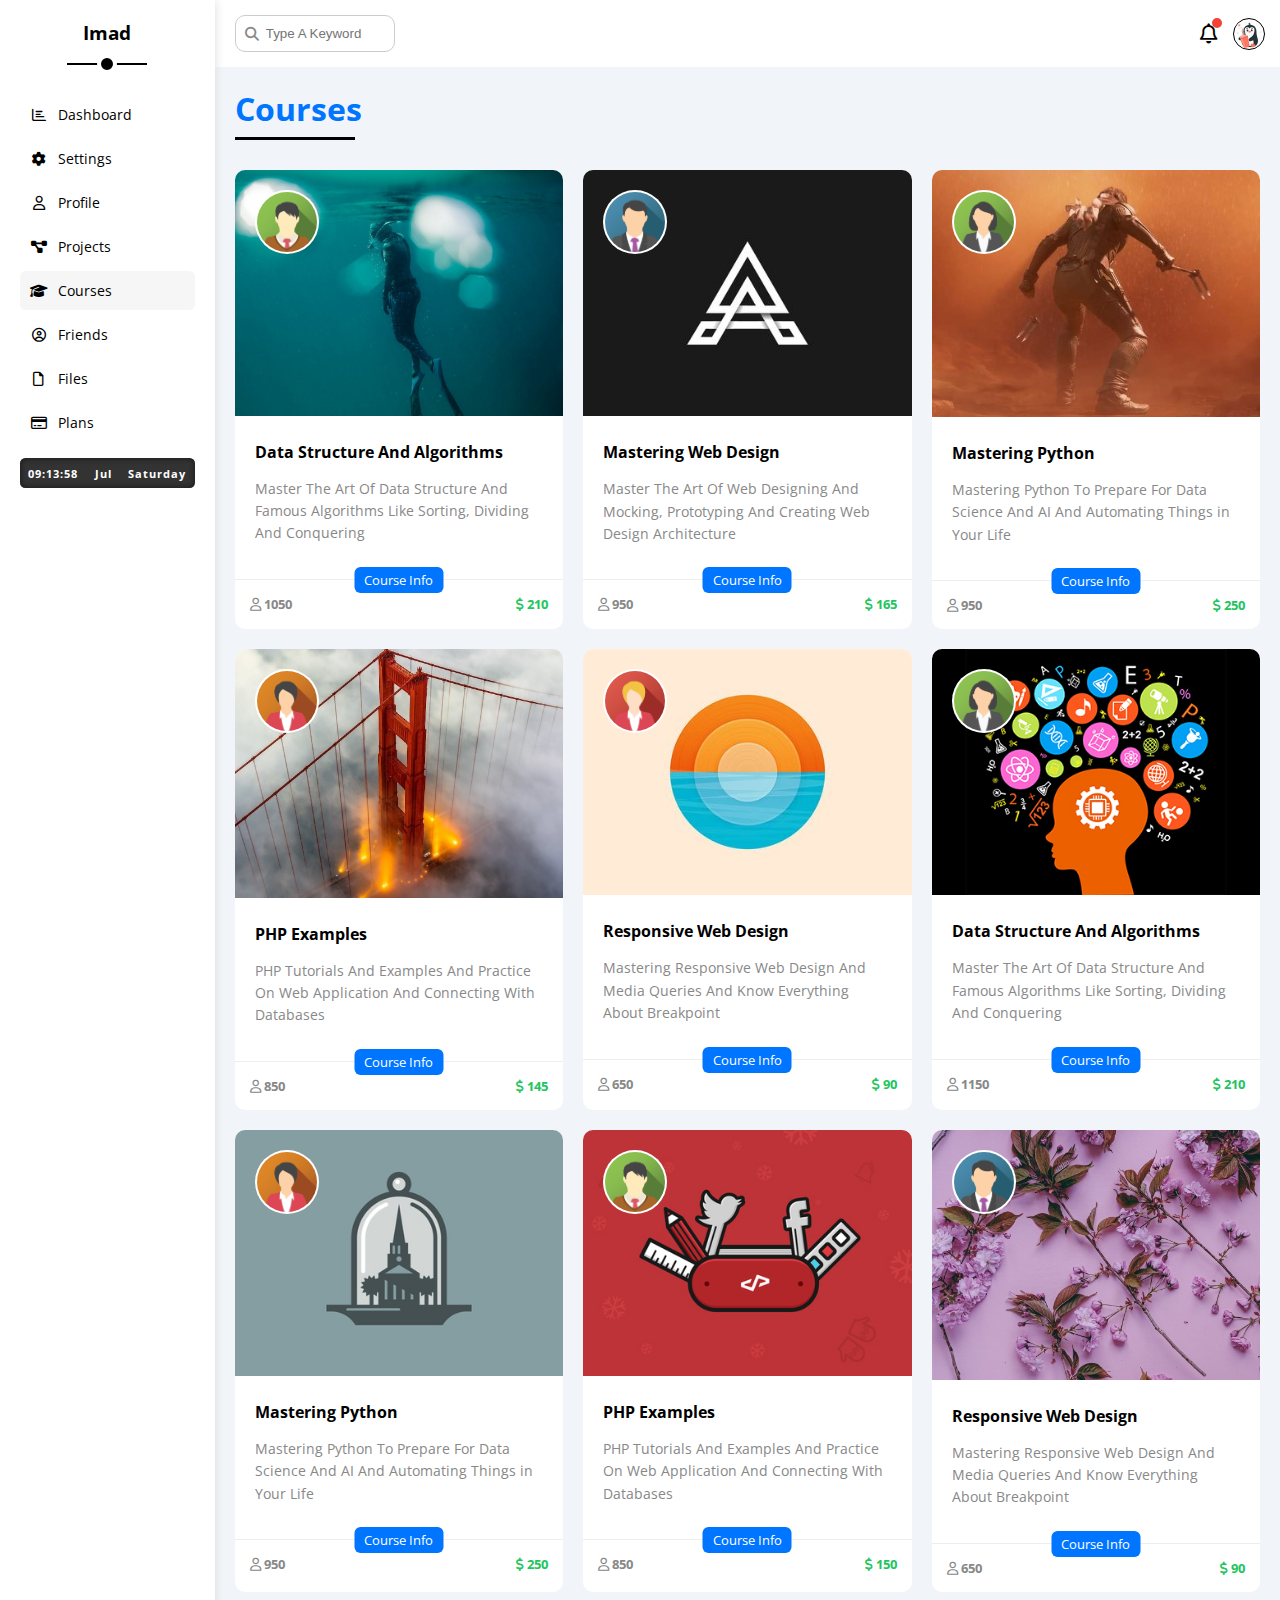
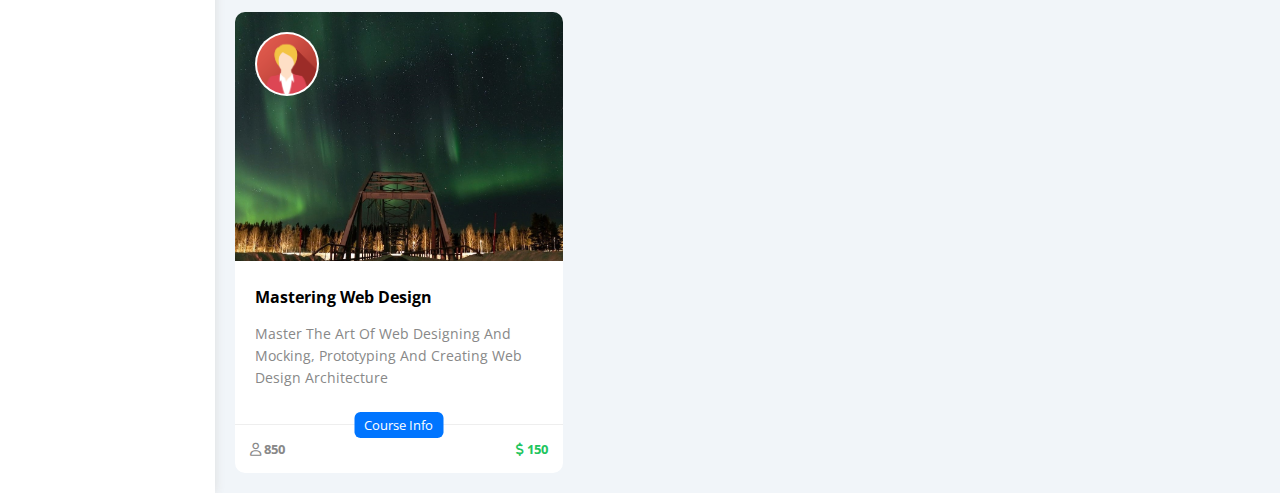
==== courses.html @ 1c0586be "first commit" ====
<!DOCTYPE html>
<html lang="en">
    <head>
        <meta charset="UTF-8" />
        <meta http-equiv="X-UA-Compatible" content="IE=edge" />
        <meta name="viewport" content="width=device-width, initial-scale=1.0" />
        <meta name="color-scheme" content="light" id="meta" />
        <title>Courses</title>
        <link rel="stylesheet" href="css/all.min.css" />
        <link rel="stylesheet" href="css/framework.css" />
        <link rel="stylesheet" href="css/master.css" />
        <link rel="preconnect" href="https://fonts.googleapis.com" />
        <link rel="preconnect" href="https://fonts.gstatic.com" crossorigin />
        <link
            href="https://fonts.googleapis.com/css2?family=Open+Sans:wght@300;500&display=swap"
            rel="stylesheet"
        />
    </head>
    <body>
        <div class="page d-flex">
            <div class="sidebar bg-white p-20 p-relative">
                <h3 class="p-relative txt-c mt-0">Imad</h3>
                <ul>
                    <li>
                        <a
                            class="d-flex align-center fs-14 c-black rad-6 p-10"
                            href="index.html"
                        >
                            <i class="fa-regular fa-chart-bar fa-fw"></i>
                            <span>Dashboard</span>
                        </a>
                    </li>
                    <li>
                        <a
                            class="d-flex align-center fs-14 c-black rad-6 p-10"
                            href="settings.html"
                        >
                            <i class="fa-solid fa-gear fa-fw"></i>
                            <span>Settings</span>
                        </a>
                    </li>
                    <li>
                        <a
                            class="d-flex align-center fs-14 c-black rad-6 p-10"
                            href="profile.html"
                        >
                            <i class="fa-regular fa-user fa-fw"></i>
                            <span>Profile</span>
                        </a>
                    </li>
                    <li>
                        <a
                            class="d-flex align-center fs-14 c-black rad-6 p-10"
                            href="projects.html"
                        >
                            <i class="fa-solid fa-diagram-project fa-fw"></i>
                            <span>Projects</span>
                        </a>
                    </li>
                    <li>
                        <a
                            class="active d-flex align-center fs-14 c-black rad-6 p-10"
                            href="courses.html"
                        >
                            <i class="fa-solid fa-graduation-cap fa-fw"></i>
                            <span>Courses</span>
                        </a>
                    </li>
                    <li>
                        <a
                            class="d-flex align-center fs-14 c-black rad-6 p-10"
                            href="friends.html"
                        >
                            <i class="fa-regular fa-circle-user fa-fw"></i>
                            <span>Friends</span>
                        </a>
                    </li>
                    <li>
                        <a
                            class="d-flex align-center fs-14 c-black rad-6 p-10"
                            href="files.html"
                        >
                            <i class="fa-regular fa-file fa-fw"></i>
                            <span>Files</span>
                        </a>
                    </li>
                    <li>
                        <a
                            class="d-flex align-center fs-14 c-black rad-6 p-10"
                            href="plans.html"
                        >
                            <i class="fa-regular fa-credit-card fa-fw"></i>
                            <span>Plans</span>
                        </a>
                    </li>
                </ul>
            </div>
            <div class="content w-full">
                <!-- start head-->
                <div class="head bg-white p-15 between-flex">
                    <div class="search p-relative">
                        <input
                            class="p-10"
                            type="search"
                            placeholder="Type A Keyword"
                        />
                    </div>
                    <div class="icons d-flex align-center">
                        <span class="notification p-relative">
                            <i class="fa-regular fa-bell fa-lg"></i>
                        </span>
                        <img
                            loading="lazy"
                            src="imgs/slush-avatar.svg"
                            alt=""
                        />
                    </div>
                </div>
                <!-- end head-->
                <h1 class="p-relative">Courses</h1>
                <div class="courses-page d-grid m-20 gap-20">
                    <div class="course bg-white rad-10 p-relative">
                        <img
                            loading="lazy"
                            class="cover"
                            src="imgs/course-06.jpg"
                            alt=""
                        />
                        <img
                            loading="lazy"
                            class="instructor"
                            src="imgs/team-03.png"
                            alt=""
                        />
                        <div class="detail p-20">
                            <h4 class="m-0">Data Structure And Algorithms</h4>
                            <p class="c-grey mt-15 fs-14">
                                Master The Art Of Data Structure And Famous
                                Algorithms Like Sorting, Dividing And Conquering
                            </p>
                        </div>
                        <div class="info p-relative between-flex p-15">
                            <span class="title c-white bg-blue btn-shape"
                                >Course Info</span
                            >
                            <span class="c-grey fw-bold"
                                ><i class="fa-regular fa-user"></i> 1050</span
                            >
                            <span class="c-green fw-bold"
                                ><i class="fa-solid fa-dollar-sign"></i>
                                210</span
                            >
                        </div>
                    </div>
                    <div class="course bg-white rad-10 p-relative">
                        <img
                            loading="lazy"
                            class="cover"
                            src="imgs/course-01.jpg"
                            alt=""
                        />
                        <img
                            loading="lazy"
                            class="instructor"
                            src="imgs/team-01.png"
                            alt=""
                        />
                        <div class="detail p-20">
                            <h4 class="m-0">Mastering Web Design</h4>
                            <p class="c-grey mt-15 fs-14">
                                Master The Art Of Web Designing And Mocking,
                                Prototyping And Creating Web Design Architecture
                            </p>
                        </div>
                        <div class="info p-relative between-flex p-15">
                            <span class="title c-white bg-blue btn-shape"
                                >Course Info</span
                            >
                            <span class="c-grey fw-bold"
                                ><i class="fa-regular fa-user"></i> 950</span
                            >
                            <span class="c-green fw-bold"
                                ><i class="fa-solid fa-dollar-sign"></i>
                                165</span
                            >
                        </div>
                    </div>
                    <div class="course bg-white rad-10 p-relative">
                        <img
                            loading="lazy"
                            class="cover"
                            src="imgs/i.jpg"
                            alt=""
                        />
                        <img
                            loading="lazy"
                            class="instructor"
                            src="imgs/team-02.png"
                            alt=""
                        />
                        <div class="detail p-20">
                            <h4 class="m-0">Mastering Python</h4>
                            <p class="c-grey mt-15 fs-14">
                                Mastering Python To Prepare For Data Science And
                                AI And Automating Things in Your Life
                            </p>
                        </div>
                        <div class="info p-relative between-flex p-15">
                            <span class="title c-white bg-blue btn-shape"
                                >Course Info</span
                            >
                            <span class="c-grey fw-bold"
                                ><i class="fa-regular fa-user"></i> 950</span
                            >
                            <span class="c-green fw-bold"
                                ><i class="fa-solid fa-dollar-sign"></i>
                                250</span
                            >
                        </div>
                    </div>
                    <div class="course bg-white rad-10 p-relative">
                        <img
                            loading="lazy"
                            class="cover"
                            src="imgs/course-08.jpg"
                            alt=""
                        />
                        <img
                            loading="lazy"
                            class="instructor"
                            src="imgs/team-04.png"
                            alt=""
                        />
                        <div class="detail p-20">
                            <h4 class="m-0">PHP Examples</h4>
                            <p class="c-grey mt-15 fs-14">
                                PHP Tutorials And Examples And Practice On Web
                                Application And Connecting With Databases
                            </p>
                        </div>
                        <div class="info p-relative between-flex p-15">
                            <span class="title c-white bg-blue btn-shape"
                                >Course Info</span
                            >
                            <span class="c-grey fw-bold"
                                ><i class="fa-regular fa-user"></i> 850</span
                            >
                            <span class="c-green fw-bold"
                                ><i class="fa-solid fa-dollar-sign"></i>
                                145</span
                            >
                        </div>
                    </div>
                    <div class="course bg-white rad-10 p-relative">
                        <img
                            loading="lazy"
                            class="cover"
                            src="imgs/course-03.jpg"
                            alt=""
                        />
                        <img
                            loading="lazy"
                            class="instructor"
                            src="imgs/team-05.png"
                            alt=""
                        />
                        <div class="detail p-20">
                            <h4 class="m-0">Responsive Web Design</h4>
                            <p class="c-grey mt-15 fs-14">
                                Mastering Responsive Web Design And Media
                                Queries And Know Everything About Breakpoint
                            </p>
                        </div>
                        <div class="info p-relative between-flex p-15">
                            <span class="title c-white bg-blue btn-shape"
                                >Course Info</span
                            >
                            <span class="c-grey fw-bold"
                                ><i class="fa-regular fa-user"></i> 650
                            </span>
                            <span class="c-green fw-bold"
                                ><i class="fa-solid fa-dollar-sign"></i>
                                90</span
                            >
                        </div>
                    </div>
                    <div class="course bg-white rad-10 p-relative">
                        <img
                            loading="lazy"
                            class="cover"
                            src="imgs/course-02.jpg"
                            alt=""
                        />
                        <img
                            loading="lazy"
                            class="instructor"
                            src="imgs/team-02.png"
                            alt=""
                        />
                        <div class="detail p-20">
                            <h4 class="m-0">Data Structure And Algorithms</h4>
                            <p class="c-grey mt-15 fs-14">
                                Master The Art Of Data Structure And Famous
                                Algorithms Like Sorting, Dividing And Conquering
                            </p>
                        </div>
                        <div class="info p-relative between-flex p-15">
                            <span class="title c-white bg-blue btn-shape"
                                >Course Info</span
                            >
                            <span class="c-grey fw-bold"
                                ><i class="fa-regular fa-user"></i> 1150</span
                            >
                            <span class="c-green fw-bold"
                                ><i class="fa-solid fa-dollar-sign"></i>
                                210</span
                            >
                        </div>
                    </div>
                    <div class="course bg-white rad-10 p-relative">
                        <img
                            loading="lazy"
                            class="cover"
                            src="imgs/course-04.jpg"
                            alt=""
                        />
                        <img
                            loading="lazy"
                            class="instructor"
                            src="imgs/team-04.png"
                            alt=""
                        />
                        <div class="detail p-20">
                            <h4 class="m-0">Mastering Python</h4>
                            <p class="c-grey mt-15 fs-14">
                                Mastering Python To Prepare For Data Science And
                                AI And Automating Things in Your Life
                            </p>
                        </div>
                        <div class="info p-relative between-flex p-15">
                            <span class="title c-white bg-blue btn-shape"
                                >Course Info</span
                            >
                            <span class="c-grey fw-bold"
                                ><i class="fa-regular fa-user"></i> 950</span
                            >
                            <span class="c-green fw-bold"
                                ><i class="fa-solid fa-dollar-sign"></i>
                                250</span
                            >
                        </div>
                    </div>
                    <div class="course bg-white rad-10 p-relative">
                        <img
                            loading="lazy"
                            class="cover"
                            src="imgs/course-05.jpg"
                            alt=""
                        />
                        <img
                            loading="lazy"
                            class="instructor"
                            src="imgs/team-03.png"
                            alt=""
                        />
                        <div class="detail p-20">
                            <h4 class="m-0">PHP Examples</h4>
                            <p class="c-grey mt-15 fs-14">
                                PHP Tutorials And Examples And Practice On Web
                                Application And Connecting With Databases
                            </p>
                        </div>
                        <div class="info p-relative between-flex p-15">
                            <span class="title c-white bg-blue btn-shape"
                                >Course Info</span
                            >
                            <span class="c-grey fw-bold"
                                ><i class="fa-regular fa-user"></i> 850</span
                            >
                            <span class="c-green fw-bold"
                                ><i class="fa-solid fa-dollar-sign"></i>
                                150</span
                            >
                        </div>
                    </div>
                    <div class="course bg-white rad-10 p-relative">
                        <img
                            loading="lazy"
                            class="cover"
                            src="imgs/course-07.jpg"
                            alt=""
                        />
                        <img
                            loading="lazy"
                            class="instructor"
                            src="imgs/team-01.png"
                            alt=""
                        />
                        <div class="detail p-20">
                            <h4 class="m-0">Responsive Web Design</h4>
                            <p class="c-grey mt-15 fs-14">
                                Mastering Responsive Web Design And Media
                                Queries And Know Everything About Breakpoint
                            </p>
                        </div>
                        <div class="info p-relative between-flex p-15">
                            <span class="title c-white bg-blue btn-shape"
                                >Course Info</span
                            >
                            <span class="c-grey fw-bold"
                                ><i class="fa-regular fa-user"></i> 650</span
                            >
                            <span class="c-green fw-bold"
                                ><i class="fa-solid fa-dollar-sign"></i>
                                90</span
                            >
                        </div>
                    </div>
                    <div class="course bg-white rad-10 p-relative">
                        <img
                            loading="lazy"
                            class="cover"
                            src="imgs/course-09.jpg"
                            alt=""
                        />
                        <img
                            loading="lazy"
                            class="instructor"
                            src="imgs/team-05.png"
                            alt=""
                        />
                        <div class="detail p-20">
                            <h4 class="m-0">Mastering Web Design</h4>
                            <p class="c-grey mt-15 fs-14">
                                Master The Art Of Web Designing And Mocking,
                                Prototyping And Creating Web Design Architecture
                            </p>
                        </div>
                        <div class="info p-relative between-flex p-15">
                            <span class="title c-white bg-blue btn-shape"
                                >Course Info</span
                            >
                            <span class="c-grey fw-bold"
                                ><i class="fa-regular fa-user"></i> 850</span
                            >
                            <span class="c-green fw-bold"
                                ><i class="fa-solid fa-dollar-sign"></i>
                                150</span
                            >
                        </div>
                    </div>
                </div>
            </div>
        </div>
        <div class="parent">
            <span id="preloader"></span>
        </div>
        <script src="main.js"></script>
    </body>
</html>
---- css/framework.css ----
:root {
    /* Light mode colors */
    --main-color: #f1f5f9;
    --blue-color: #0075ff;
    --blue-alt-color: #0d69d5;
    --orange-color: #f59e0b;
    --green-color: #22c55e;
    --red-color: #f44336;
    --grey-color: #888;
    --white-color: white;
    --main-transition: 0.3s;

    /* Dark mode colors */
    --main-color-dark: #1a1a1a;
    --blue-color-dark: #3399ff;
    --blue-alt-color-dark: #1a73e8;
    --orange-color-dark: #ffa726;
    --green-color-dark: #66bb6a;
    --red-color-dark: #e53935;
    --grey-color-dark: #444;
    --white-color-dark: #2d2d2d;
}
/* start box */
.d-flex {
    display: flex;
}
.align-center {
    align-items: center;
}
.space-between {
    justify-content: space-between;
}
.f-wrap {
    flex-wrap: wrap;
}
.f-column {
    flex-direction: column;
}
.d-grid {
    display: grid;
}
.gap-20 {
    gap: 20px;
}
.d-block {
    display: block;
}
@media (max-width: 767px) {
    .block-mobile {
        display: block;
    }
    .hide-mobile {
        display: none;
    }
}
/* end box */
/* start padding and margin */
.p-10 {
    padding: 10px;
}
.p-15 {
    padding: 15px;
}
.p-20 {
    padding: 20px;
}
.pt-15 {
    padding-top: 15px;
}
.pt-20 {
    padding-top: 20px;
}
.pr-15 {
    padding-right: 15px;
}
.pb-10 {
    padding-bottom: 10px;
}
.pb-15 {
    padding-bottom: 15px;
}
.pb-20 {
    padding-bottom: 20px;
}
.pl-15 {
    padding-left: 15px;
}
.pl-20 {
    padding-left: 20px;
}
.m-0 {
    margin: 0;
}
.m-15 {
    margin: 15px;
}
.m-20 {
    margin: 20px;
}
.mt-0 {
    margin-top: 0;
}
.mt-5 {
    margin-top: 5px;
}
.mt-10 {
    margin-top: 10px;
}
.mt-15 {
    margin-top: 15px;
}
.mt-20 {
    margin-top: 20px;
}
.mt-25 {
    margin-top: 25px;
}
.mr-10 {
    margin-right: 10px;
}
.mr-15 {
    margin-right: 15px;
}
.mb-0 {
    margin-bottom: 0px;
}
.mb-5 {
    margin-bottom: 5px;
}
.mb-10 {
    margin-bottom: 10px;
}
.mb-15 {
    margin-bottom: 15px;
}
.mb-20 {
    margin-bottom: 20px;
}
.mb-25 {
    margin-bottom: 25px;
}
.ml-10 {
    margin-left: 10px;
}
/* end padding and margin */
/* start color */
.bg-white {
    background-color: var(--white-color);
}
.bg-eee {
    background-color: #eee;
}
.bg-blue {
    background-color: var(--blue-color);
}
.bg-green {
    background-color: var(--green-color);
}
.bg-orange {
    background-color: var(--orange-color);
}
.bg-red {
    background-color: var(--red-color);
}
.c-white {
    color: var(--white-color);
}
.c-black {
    color: black;
}
.c-grey {
    color: var(--grey-color);
}
.c-blue {
    color: var(--blue-color);
}
.c-green {
    color: var(--green-color);
}
.c-red {
    color: var(--red-color);
}
.c-orange {
    color: var(--orange-color);
}
/* end color */
/* position */
.p-relative {
    position: relative;
}
.p-absolute {
    position: absolute;
}
/* end position */
/* start font */
@media (max-width: 767px) {
    .txt-c-mobile {
        text-align: center;
    }
}
.txt-c {
    text-align: center;
}
.fw-bold {
    font-weight: bold;
}
.fs-13 {
    font-size: 13px;
}
.fs-14 {
    font-size: 14px;
}
.fs-15 {
    font-size: 15px;
}
.fs-25 {
    font-size: 25px;
}
/* end font */
/* border */
.b-none {
    border: none;
}
.border-ccc {
    border: 1px solid #ccc;
}
.rad-6 {
    border-radius: 6px;
}
.rad-10 {
    border-radius: 10px;
}
.rad-half {
    border-radius: 50%;
}
/* border */
.w-full {
    width: 100%;
}
.w-fit {
    width: fit-content;
}
.h-full {
    height: 100%;
}
/* start components */
.center-flex {
    display: flex;
    align-items: center;
    justify-content: center;
}
.between-flex {
    display: flex;
    align-items: center;
    justify-content: space-between;
}
.btn-shape {
    border-radius: 6px;
    padding: 4px 10px;
}
/* end components */
---- css/master.css ----
* {
    -webkit-box-sizing: border-box;
    box-sizing: border-box;
}
:root {
    /* Light mode colors */
    --main-color: #f1f5f9;
    --blue-color: #0075ff;
    --blue-alt-color: #0d69d5;
    --orange-color: #f59e0b;
    --green-color: #22c55e;
    --red-color: #f44336;
    --grey-color: #888;
    --white-color: white;
    --main-transition: 0.3s;

    /* Dark mode colors */
    --main-color-dark: #1a1a1a;
    --blue-color-dark: #3399ff;
    --blue-alt-color-dark: #1a73e8;
    --orange-color-dark: #ffa726;
    --green-color-dark: #66bb6a;
    --red-color-dark: #e53935;
    --grey-color-dark: #444;
    --white-color-dark: #2d2d2d;
}
html {
    scroll-behavior: smooth;
}
body {
    font-family: "Open Sans", sans-serif;
    margin: 0;
}
* {
    -webkit-user-select: none;
    user-select: none;
}
*:focus {
    outline: none;
}
a {
    text-decoration: none;
}
ul {
    list-style: none;
    padding: 0;
}
::-webkit-scrollbar {
    width: 15px;
}
::-webkit-scrollbar-track {
    background-color: var(--white-color);
}
::-webkit-scrollbar-thumb {
    background-color: var(--blue-color);
}
::-webkit-scrollbar-thumb:hover {
    background-color: var(--blue-alt-color);
}
.page {
    background-color: var(--main-color);
    min-height: 100vh;
}
/* start sidebar */
.sidebar {
    width: 250px;
    box-shadow: 0 0 10px #ddd;
}
.dark .sidebar {
    box-shadow: none;
}
.sidebar > h3 {
    margin-bottom: 50px;
}
@media (min-width: 767px) {
    .sidebar > h3::before,
    .sidebar > h3::after {
        content: "";
        position: absolute;
        background-color: black;
        left: 50%;
        transform: translateX(-50%);
    }
    .sidebar > h3::before {
        width: 80px;
        height: 2px;
        bottom: -20px;
    }
    .sidebar > h3::after {
        bottom: -29px;
        width: 12px;
        height: 12px;
        border-radius: 50%;
        border: 4px solid white;
    }
}
.sidebar ul li a {
    transition: var(--main-transition);
    margin-bottom: 5px;
}
.sidebar ul li a:hover,
.sidebar ul li a.active {
    background-color: #f6f6f6;
}
.sidebar ul li a span {
    font-size: 14px;
    margin-left: 10px;
}
@media (max-width: 767px) {
    .sidebar {
        width: 58px;
        padding: 10px;
    }
    .sidebar > h3 {
        font-size: 13px;
        margin-bottom: 15px;
    }
    .sidebar ul li a span {
        display: none;
    }
}
/* end sidebar */
/* content */
.content {
    overflow: hidden;
}
/* start head */
.head .search::before {
    font-family: var(--fa-style-family-classic);
    content: "\f002";
    font-weight: 900;
    position: absolute;
    top: 50%;
    transform: translateY(-50%);
    left: 15px;
    font-size: 14px;
    color: var(--grey-color);
}
.head .search input {
    border: 1px solid #ccc;
    border-radius: 10px;
    width: 160px;
    margin-left: 5px;
    padding-left: 30px;
    transition: var(--main-transition);
}
.head .search input:focus {
    outline: 2px solid #ddd;
    width: 200px;
}
.head .search input::placeholder {
    opacity: 1;
    transition: var(--main-transition);
}
.head .search input:focus::placeholder {
    opacity: 0;
}
.head .icons .notification::before {
    display: block;
    content: "";
    position: absolute;
    background-color: var(--red-color);
    width: 10px;
    height: 10px;
    border-radius: 50%;
    right: -4px;
    top: -5px;
    animation: blink 1s ease-in-out infinite;
    opacity: 1;
}
@keyframes blink {
    50% {
        opacity: 0.3;
    }
    100% {
        opacity: 1;
    }
}
.head .icons .notification.clicked::before {
    display: none;
}
.head .icons .notification {
    cursor: pointer;
}
.notification-div {
    position: fixed;
    width: 700px;
    top: -60%;
    background-color: var(--white-color);
    box-shadow: 0 0 10px #ddd;
    z-index: 9888;
    right: 50%;
    transform: translateX(50%);
    transition: 0.5s;
    border-radius: 0 0 10px 10px;
}

.notification-div .notification-content {
    font-size: 13px;
    display: flex;
    align-items: center;
    justify-content: center;
    color: #888;
    padding: 20px;
}
@media (max-width: 767px) {
    .notification-div {
        width: 90%;
        height: 150px;
    }
}
.notification-div > h3 {
    margin: 20px auto;
    width: fit-content;
}
.notification-div .notification-content span {
    border-bottom: 1px solid #eee;
}
.notification-div.active {
    top: 0;
}
.notification-div .close {
    position: absolute;
    bottom: 13px;
    right: 13px;
    text-align: center;
    padding: 7px 22px;
    border-radius: 10px;
    cursor: pointer;
    font-size: 14px;
}

.head .icons img {
    width: 32px;
    height: 32px;
    margin-left: 15px;
    border: 1px solid;
    border-radius: 50%;
}
.page h1 {
    margin: 20px 20px 40px;
    transition: var(--main-transition) 0.5s;
}
.page h1.hover {
    color: var(--blue-color);
}
.dark .page h1 {
    transition: color var(--main-transition);
    transition-delay: 0.4s;
}
.page h1::before,
.page h1::after {
    content: "";
    height: 3px;
    position: absolute;
    bottom: -10px;
    left: 0;
}
.page h1::before {
    width: 120px;
    background-color: var(--white-color);
}
.page h1::after {
    width: 40px;
    background-color: black;
    transition: 1s;
    transition-timing-function: linear;
}
.dark .page h1::after {
    background-color: white;
}
.dark .page h1::after {
    transition: width 1s;
    transition-delay: 1s;
}
.dark .page h1::after {
    background-color: white;
}
.page h1.hover::after {
    width: 120px;
}
.page .wrapper {
    grid-template-columns: repeat(auto-fill, minmax(450px, 1fr));
    margin-left: 20px;
    margin-right: 20px;
}
@media (max-width: 767px) {
    .page .wrapper {
        grid-template-columns: minmax(200px, 1fr);
        margin-left: 10px;
        margin-right: 10px;
        gap: 10px;
    }
}
/* content */
/* start welcome */
.welcome {
    overflow: hidden;
}
.welcome .intro img {
    width: 200px;
    margin-bottom: -10px;
}
.welcome .avatar {
    width: 64px;
    border: 2px solid var(--white-color);
    border-radius: 50%;
    padding: 2px;
    box-shadow: 0 0 5px #ddd;
    margin-left: 20px;
    margin-top: -32px;
}
.welcome .body {
    border-top: 1px solid #eee;
    border-bottom: 1px solid #eee;
}
.welcome .body > div {
    flex: 1;
}
.welcome .visit {
    margin: 0 15px 15px auto;
    transition: var(--main-transition);
}
.welcome .visit:hover {
    background-color: var(--blue-alt-color);
}
@media (max-width: 767px) {
    .welcome .intro {
        padding-bottom: 30px;
    }
    .welcome .avatar {
        margin-left: 0;
    }
    .welcome .body > div:not(:last-child) {
        margin-bottom: 20px;
    }
}
/* end welcome */
/* quick draft */

.quick-draft form textarea {
    resize: none;
    min-height: 170px;
}
.quick-draft form input[type="submit"] {
    transition: var(--main-transition);
    margin-left: auto;
    cursor: pointer;
}
.quick-draft form input[type="submit"]:hover {
    background-color: var(--blue-alt-color);
}
/* quick draft */
/* start target */
.target .target-row .icon {
    width: 80px;
    height: 80px;
    margin-right: 15px;
}
.blue .icon,
.blue .progress {
    background-color: rgb(0 117 255 / 20%);
}
.orange .icon,
.orange .progress {
    background-color: rgb(245 158 11 / 20%);
}
.green .icon,
.green .progress {
    background-color: rgb(34 197 94 / 20%);
}
.target .target-row .details {
    flex: 1;
}
.target .target-row .details .progress {
    height: 4px;
}
.target .target-row .details .progress > span {
    position: absolute;
    left: 0;
    top: 0;
    height: 100%;
}
.target .target-row .details .progress > span span {
    position: absolute;
    bottom: 16px;
    right: -16px;
    color: var(--white-color);
    padding: 2px 5px;
    border-radius: 6px;
    font-size: 13px;
}
.target .target-row .details .progress > span span::after {
    content: "";
    position: absolute;
    border: 5px solid;
    border-color: red transparent transparent;
    bottom: -10px;
    left: 50%;
    transform: translateX(-50%);
}
.target .target-row .details .progress .blue span::after {
    border-top-color: var(--blue-color);
}
.target .target-row .details .progress .orange span::after {
    border-top-color: var(--orange-color);
}
.target .target-row .details .progress .green span::after {
    border-top-color: var(--green-color);
}
/* end target */
/* start tickets */
.tickets .box {
    border: 1px solid #ccc;
    width: calc(50% - 10px);
    overflow: hidden;
    transition: 1.5s;
}
@media (max-width: 767px) {
    .tickets .box {
        width: 100%;
    }
}
.tickets .box:hover {
    border-color: transparent;
}
.tickets .box::before,
.tickets .box::after {
    content: "";
    position: absolute;
    top: -5px;
    width: 2px;
    height: 2px;
    transition: 0.5s;
}
.tickets .box::before,
.tickets .box .bfr {
    left: -5px;
}
.tickets .box::after,
.tickets .box .aftr {
    right: -5px;
}
.tickets .box .bfr,
.tickets .box .aftr {
    position: absolute;
    bottom: -5px;
    width: 2px;
    height: 2px;
    transition: 0.5s;
}
.tickets .box:hover::before,
.tickets .box:hover::after,
.tickets .box:hover .bfr,
.tickets .box:hover .aftr {
    width: 101%;
    height: 101%;
}
.tickets .box:hover::before,
.tickets .box:hover .bfr {
    left: 50%;
    top: 50%;
    transform: translate(-50%, -50%);
}
.tickets .box:hover::after,
.tickets .box:hover .aftr {
    right: 50%;
    top: 50%;
    transform: translate(50%, -50%);
}
.tickets .blue::before,
.tickets .blue::after,
.tickets .blue .bfr,
.tickets .blue .aftr {
    background-color: rgb(0 117 255 / 20%);
}
.tickets .orange::before,
.tickets .orange::after,
.tickets .orange .bfr,
.tickets .orange .aftr {
    background-color: rgb(245 158 11 / 20%);
}
.tickets .green::before,
.tickets .green::after,
.tickets .green .bfr,
.tickets .green .aftr {
    background-color: rgb(34 197 94 / 20%);
}
.tickets .red::before,
.tickets .red::after,
.tickets .red .bfr,
.tickets .red .aftr {
    background-color: rgb(244 67 54 / 20%);
}
.tickets .box i,
.tickets .box span:nth-of-type(2) ~ span {
    position: relative;
    z-index: 99;
}
/* end tickets */
/* start news */
.latest-news .news-row:not(:last-of-type) {
    padding-bottom: 20px;
    margin-bottom: 20px;
    border-bottom: 1px solid #eee;
}
@media (max-width: 767px) {
    .latest-news .news-row {
        display: block;
    }
}
.latest-news .news-row img {
    width: 100px;
    height: 100%;
    border-radius: 6px;
    margin-right: 15px;
}
@media (max-width: 767px) {
    .latest-news .news-row img {
        width: 80%;
        margin-right: 5px;
    }
}
.latest-news .news-row .info {
    flex-grow: 1;
}
.latest-news .news-row .info h3 {
    font-size: 16px;
    margin: 0 0 6px;
}
.latest-news .news-row .label {
    width: fit-content;
    margin: 10px 10px 10px auto;
}
/* end news */
/* tasks */
.tasks .task-row:not(:last-of-type) {
    padding-bottom: 15px;
    margin-bottom: 15px;
    border-bottom: 1px solid #eee;
}
.tasks .task-row .delete {
    cursor: pointer;
    transition: var(--main-transition);
}
.tasks .task-row .delete:hover {
    animation: light 1.5s linear infinite;
}
.tasks .done h3,
.tasks .done p {
    opacity: 0.3;
    text-decoration: line-through;
}
.tasks .done i {
    animation: light 1.5s linear infinite;
}
.tasks .done .delete:hover {
    animation-play-state: paused;
}
/* tasks */
/* start uploads */
.uploads ul li:not(:last-of-type) {
    border-bottom: 1px solid #eee;
}
.uploads ul li > div img {
    width: 40px;
    height: 40px;
}
/* end uploads */
/* start last projects */
.last-project ul::before {
    content: "";
    position: absolute;
    left: 11px;
    width: 2px;
    height: 100%;
    background-color: var(--blue-color);
}
.last-project ul li::before {
    content: "";
    width: 20px;
    height: 20px;
    border-radius: 50%;
    background-color: var(--white-color);
    border: 2px solid var(--white-color);
    outline: 2px solid var(--blue-color);
    margin-right: 15px;
    z-index: 1;
}
.last-project ul li.done::before {
    background-color: var(--blue-color);
}
.last-project ul li.current::before {
    animation: change-color 0.8s infinite alternate;
}
.last-project .launch-icon {
    width: 160px;
    right: 0;
    bottom: 0;
    opacity: 0.2;
}
/* end last projects */
/* start reminders */
.reminders .key {
    width: 15px;
    height: 15px;
}
.reminders .blue {
    border-left: 2px solid var(--blue-color);
}
.reminders .green {
    border-left: 2px solid var(--green-color);
}
.reminders .orange {
    border-left: 2px solid var(--orange-color);
}
.reminders .red {
    border-left: 2px solid var(--red-color);
}
/* end reminders */
/* start posts */
.latest-post .top img {
    width: 48px;
    height: 48px;
}
.latest-post .post-content {
    text-transform: capitalize;
    line-height: 1.8;
    border-top: 1px solid #eee;
    border-bottom: 1px solid #eee;
    min-height: 140px;
}
.latest-post .post-stats i {
    cursor: pointer;
}
/* end posts */
/* start socials */
.social-media .box {
    padding-left: 70px;
}
.social-media .box:hover {
    animation: glow 4s infinite;
}
.social-media .box::before {
    position: absolute;
    content: "";
    left: 0;
    top: 50%;
    transform: translateY(-50%);
    width: 0;
    height: 100%;
    background-color: var(--white-color);
    transition: calc(var(--main-transition) * 2.5);
}
.social-media .twitter:hover::before {
    background-color: #1da1f2;
}
.social-media .facebook:hover::before {
    background-color: #1877f2;
}
.social-media .youtube:hover::before {
    background-color: #ff0000;
}
.social-media .linkedin:hover::before {
    background-color: #0077b5;
}
.social-media .box:hover::before {
    width: 100%;
}
.social-media .twitter {
    color: #1da1f2;
    background-color: rgba(29, 160, 242, 0.2);
}
.social-media .facebook {
    color: #1877f2;
    background-color: rgb(24, 119, 242, 0.2);
}
.social-media .youtube {
    color: #ff0000;
    background-color: rgb(255, 0, 0, 0.2);
}
.social-media .linkedin {
    color: #0077b5;
    background-color: rgb(0, 119, 181, 0.2);
}
.social-media .box i {
    position: absolute;
    left: 0;
    bottom: 0;
    width: 52px;
    transition: var(--main-transition);
}
.social-media .box:hover i:hover {
    transform: rotate(5deg);
    border: none;
}
.social-media .twitter i,
.social-media .twitter a {
    background-color: #1da1f2;
}
.social-media .facebook i,
.social-media .facebook a {
    background-color: #1877f2;
}
.social-media .youtube i,
.social-media .youtube a {
    background-color: #ff0000;
}
.social-media .linkedin i,
.social-media .linkedin a {
    background-color: #0077b5;
}
.social-media .box:hover i {
    border-right: 1px solid black;
}
.social-media .box span,
.social-media .box a {
    transition: calc(var(--main-transition) * 2);
    z-index: 11;
}
.social-media .box:hover span,
.social-media .box:hover a {
    color: var(--white-color);
}
.social-media .box:hover a {
    background-color: var(--white-color);
    color: inherit;
}
/* end socials */
/* start projects */
.projects .responsive {
    overflow-x: scroll;
}
.projects table {
    border-spacing: 0;
    min-width: 1000px;
    transition: calc(var(--main-transition) * 2);
}
@media (max-width: 767px) {
    .projects table {
        min-width: 800px;
    }
}
.projects table thead td {
    font-weight: bold;
    background-color: #eee;
}
.dark .projects table thead td {
    background-color: #444;
}
.projects table tbody tr {
    transition: var(--main-transition);
}
.projects table tbody tr:hover {
    background-color: #faf7f7;
}
.dark .projects table tbody tr:hover {
    background-color: #faf7f7e3;
    color: #3f444a;
}
.projects table td {
    padding: 15px;
}
.projects table tbody td {
    border-bottom: 1px solid #eee;
    border-left: 1px solid #eee;
}
.projects table tbody td:last-of-type {
    border-right: 1px solid #eee;
}
.projects table img {
    width: 32px;
    height: 32px;
    border-radius: 50%;
    padding: 2px;
    background-color: var(--white-color);
}
.projects table img:not(:first-child) {
    margin-left: -20px;
}
/* end projects */
/* start settings */
.settings-page {
    grid-template-columns: repeat(auto-fill, minmax(500px, 1fr));
}
@media (max-width: 767px) {
    .settings-page {
        grid-template-columns: minmax(100px, 1fr);
        margin-left: 10px;
        margin-right: 10px;
        gap: 10px;
    }
}
.dark .sidebar > h3::after {
    border-color: rgba(161, 161, 161, 0.75);
}
.theme .toggle-switch::before {
    content: "\f780";
}
.theme .toggle-checkbox:checked + .toggle-switch::before {
    content: "\f186";
}
.settings-page .close-message {
    border: 1px solid #ccc;
    resize: none;
    min-height: 150px;
}
.settings-page .email {
    display: inline-flex;
    width: calc(100% - 80px);
}
.sec-box:not(:last-of-type) {
    border-bottom: 1px solid #eee;
}
.sec-box .button {
    transition: var(--main-transition);
}
.sec-box .button:hover {
    background-color: var(--blue-alt-color);
}

.settings-page .social-box i {
    width: 40px;
    height: 40px;
    background-color: #f6f6f6;
    border: 1px solid #ddd;
    border-right: none;
    border-radius: 6px 0 0 6px;
    transition: var(--main-transition);
}
.settings-page .social-box:has(input:focus) i {
    color: black;
}
.settings-page .social-box input {
    height: 40px;
    background-color: #f6f6f6;
    border: 1px solid #ddd;
    border-radius: 0 6px 6px 0;
    padding-left: 10px;
}
.settings-page .social-box input::placeholder {
    transition: calc(var(--main-transition) * 2);
}
.settings-page .social-box input:focus::placeholder {
    opacity: 0;
}
.widgets-control .control input[type="checkbox"] {
    -webkit-appearance: none;
    appearance: none;
}
.widgets-control .control label {
    padding-left: 30px;
    cursor: pointer;
    position: relative;
}
.widgets-control .control label::before,
.widgets-control .control label::after {
    position: absolute;
    left: 0;
    top: 50%;
    margin-top: -9px;
    border-radius: 4px;
    transition: var(--main-transition);
    color: var(--white-color);
}
.widgets-control .control label::before {
    content: "";
    width: 14px;
    height: 14px;
    border: 2px solid var(--grey-color);
}
.widgets-control .control label:hover::before {
    border-color: var(--blue-alt-color);
}
.widgets-control .control label::after {
    font-family: var(--fa-style-family-classic);
    content: "\f00c";
    font-weight: 900;
    background-color: var(--blue-color);
    font-size: 12px;
    width: 18px;
    height: 18px;
    display: flex;
    align-items: center;
    justify-content: center;
    transform: scale(0) rotate(360deg);
}
.widgets-control .control input[type="checkbox"]:checked + label::after {
    transform: scale(1);
}
.backup-control input[type="radio"] {
    -webkit-appearance: none;
    appearance: none;
}
.backup-control .date label {
    padding-left: 30px;
    cursor: pointer;
    position: relative;
}
.backup-control .date label::before {
    content: "";
    position: absolute;
    left: 0;
    top: 50%;
    width: 18px;
    height: 18px;
    border: 2px solid var(--grey-color);
    margin-top: -11px;
    border-radius: 50%;
    transition: var(--main-transition);
}
.backup-control .date input[type="radio"]:checked + label::before {
    border-color: var(--blue-color);
}
.backup-control .date label::after {
    content: "";
    position: absolute;
    width: 12px;
    height: 12px;
    background-color: var(--blue-color);
    border-radius: 50%;
    top: 5px;
    left: 5px;
    transform: scale(0);
    transition: var(--main-transition);
}
.backup-control .date input[type="radio"]:checked + label::after {
    transform: scale(1);
}
.backup-control .servers {
    border-top: 1px solid #ccc;
    padding-top: 20px;
}
@media (max-width: 767px) {
    .backup-control .servers {
        flex-wrap: wrap;
    }
}
.backup-control .servers .server {
    border: 2px solid #eee;
    position: relative;
}
.backup-control .servers .server label {
    cursor: pointer;
}
.backup-control .servers input[type="radio"]:checked + .server {
    border-color: var(--blue-color);
    color: var(--blue-color);
}
.toggle-checkbox {
    -webkit-appearance: none;
    appearance: none;
    display: none;
}
.toggle-switch {
    background-color: #ccc;
    width: 78px;
    height: 32px;
    border-radius: 16px;
    position: relative;
    transition: 0.3s;
    cursor: pointer;
}
.toggle-switch::before {
    font-family: var(--fa-style-family-classic);
    content: "\f00d";
    font-weight: 900;
    background-color: var(--white-color);
    width: 24px;
    height: 24px;
    position: absolute;
    border-radius: 50%;
    top: 4px;
    left: 4px;
    display: flex;
    justify-content: center;
    align-items: center;
    color: #aaa;
    transition: 0.3s;
}
.toggle-checkbox:checked + .toggle-switch {
    background-color: var(--blue-color);
}
.toggle-checkbox:checked + .toggle-switch::before {
    content: "\f00c";
    left: 50px;
    color: var(--blue-color);
}

.settings-page :disabled {
    background-color: #f0f4f8;
    cursor: no-drop;
    color: #bbb;
}
/* end settings */
/* start profile */
@media (max-width: 768px) {
    .profile-page .overview {
        flex-direction: column;
    }
}

.profile-page .avatar-box {
    width: 300px;
}
@media (min-width: 768px) {
    .profile-page .avatar-box {
        border-right: 1px solid #eee;
    }
}
.profile-page .avatar-box > img {
    width: 160px;
    height: 160px;
    border: 1px solid black;
}
.profile-page .avatar-box .level {
    height: 6px;
    overflow: hidden;
    margin: auto;
    width: 70%;
}
.profile-page .avatar-box .level span {
    position: absolute;
    left: 0;
    top: 0;
    height: 100%;
    background-color: var(--blue-color);
    border-radius: 6px;
}
.profile-page .info-box .box {
    flex-wrap: wrap;
    transition: var(--main-transition);
    border-bottom: 1px solid #eee;
}
.profile-page .info-box .box:hover {
    background-color: #f9f9f9;
}
.dark .profile-page .info-box .box:hover {
    background-color: rgb(249 249 249 / 10%);
}
.profile-page .info-box .box > div {
    min-width: 250px;
    padding: 10px 0 0;
}
.profile-page .info-box .toggle-switch {
    height: 20px;
}
@media (max-width: 767px) {
    .profile-page .info-box .toggle-switch {
        margin: auto;
    }
}
.profile-page .info-box .toggle-switch::before {
    width: 12px;
    height: 12px;
    font-size: 9px;
}
.profile-page .info-box .toggle-checkbox:checked + .toggle-switch::before {
    left: 62px;
}
@media (max-width: 768px) {
    .profile-page .other-data {
        flex-direction: column;
    }
}
.profile-page .skills-card {
    flex-grow: 1;
}
.profile-page .skills-card ul li {
    padding: 15px 0;
}
.profile-page .skills-card ul li:not(:last-child) {
    border-bottom: 1px solid #eee;
}
.profile-page .skills-card ul li span {
    display: inline-flex;
    padding: 4px 10px;
    background-color: #eee;
    border-radius: 6px;
    font-size: 14px;
}
.profile-page .skills-card ul li span.complete {
    background-color: var(--green-color);
}
.profile-page .skills-card ul li span.current {
    background-color: var(--orange-color);
}
.profile-page .skills-card ul li span:not(span.complete, span.current) {
    background-color: var(--red-color);
}
.profile-page .activities {
    flex-grow: 2;
}
.profile-page .activity:not(:last-of-type) {
    border-bottom: 1px solid #eee;
    padding-bottom: 20px;
    margin-bottom: 20px;
}
@media (max-width: 768px) {
    .profile-page .activity {
        flex-direction: column;
    }
}
.profile-page .activities .activity img {
    width: 64px;
    height: 64px;
    margin-right: 10px;
}
@media (max-width: 768px) {
    .profile-page .activities .activity > img {
        margin-right: 0px;
        margin-bottom: 15px;
    }
}
.profile-page .skills-card ul li span:not(:last-child) {
    margin-right: 5px;
}
.profile-page .activities .activity .date {
    text-align: right;
    flex: 1;
}
@media (max-width: 768px) {
    .profile-page .activities .activity .date {
        text-align: center;
        margin-top: 15px;
    }
}
/* end profile */
/* start projects */
.project-page {
    grid-template-columns: repeat(auto-fill, minmax(450px, 1fr));
}
@media (max-width: 767px) {
    .project-page {
        grid-template-columns: minmax(100px, 1fr);
        margin-left: 10px;
        margin-right: 10px;
        gap: 10px;
    }
}
.project-page .top h4 {
    font-weight: normal;
    font-size: 16px;
}
.project-page .top span {
    right: -10px;
    top: -10px;
}
.project-page .images img:not(:first-child) {
    margin-left: -20px;
}
.project-page .images > img {
    width: 40px;
    height: 40px;
    border-radius: 50%;
    padding: 2px;
    background-color: var(--white-color);
    transition: var(--main-transition);
}
.project-page .images > img:hover {
    position: relative;
    z-index: 1;
}
.project-page .do {
    justify-content: flex-end;
    border-top: 1px solid #eee;
    border-bottom: 1px solid #eee;
}
@media (max-width: 767px) {
    .project-page .do {
        gap: 15px;
        flex-direction: column;
    }
}
.project-page .do span {
    padding: 3px 8px;
    margin-left: 5px;
    width: fit-content;
}
.project-page .prog {
    height: 8px;
    width: 260px;
    position: relative;
    border-radius: 6px;
}
@media (max-width: 767px) {
    .project-page .info {
        gap: 15px;
        flex-direction: column;
    }
}
.project-page .prog span {
    position: absolute;
    height: 100%;
    left: 0;
    top: 0;
    border-radius: 6px;
}
/* end projects */
/* start course */
.courses-page {
    grid-template-columns: repeat(auto-fill, minmax(300px, 1fr));
}
@media (max-width: 767px) {
    .courses-page {
        margin-left: 10px;
        margin-right: 10px;
        gap: 10px;
    }
}
.course {
    overflow: hidden;
}
.dark .courses-page .course {
    box-shadow: 0 0 2px white;
}
.courses-page .cover {
    max-width: 100%;
}
.courses-page .instructor {
    position: absolute;
    left: 20px;
    top: 20px;
    width: 64px;
    height: 64px;
    border-radius: 50%;
    padding: 2px;
    background-color: var(--white-color);
}
.courses-page .info {
    border-top: 1px solid #eee;
    font-size: 13px;
}
.courses-page .info .title {
    position: absolute;
    top: -13px;
    left: 50%;
    transform: translateX(-50%);
    font-size: 13px;
}
.courses-page .detail h3 {
    font-size: 16px;
    margin-bottom: 15px;
    margin-top: 20px;
}
.courses-page .detail p {
    line-height: 1.6;
}
/* end course */
/* start friend */
.friends-page {
    grid-template-columns: repeat(auto-fill, minmax(300px, 1fr));
}
@media (max-width: 767px) {
    .friends-page {
        margin-left: 10px;
        margin-right: 10px;
        gap: 10px;
    }
}
.friends-page .friend .contact {
    position: absolute;
    left: 10px;
    top: 10px;
}
.friends-page .friend .admin {
    font-family: "Helvetica Neue", Helvetica, Arial, sans-serif;
    position: absolute;
    right: 10px;
    top: 15px;
    padding: 4px 10px;
    background-color: #c4fe76;
    font-weight: bold;
    border-radius: 16px 4px;
    font-size: 14px;
    color: #666;
    border: 1px solid black;
    z-index: 111;
}
.friends-page .friend .contact i {
    background-color: #eee;
    padding: 10px;
    border-radius: 50%;
    color: #666;
    font-size: 13px;
    cursor: pointer;
    transition: var(--main-transition);
}
.friends-page .friend .contact i:hover {
    background-color: var(--blue-color);
    color: white;
}
.friends-page .friend img {
    width: 100px;
    height: 100px;
    border-radius: 50%;
    margin-top: 10px;
    margin-bottom: 10px;
}
.friends-page .friend .icons {
    border-top: 1px solid #eee;
    border-bottom: 1px solid #eee;
    padding-top: 15px;
    padding-bottom: 15px;
    margin-top: 10px;
    margin-bottom: 15px;
}
.friends-page .friend .icons i {
    margin-right: 5px;
}
.vip {
    position: absolute;
    right: 0;
    top: 50%;
    transform: translateY(-50%);
    font-size: 40px;
    opacity: 0.2;
    transition: var(--main-transition) ease-in-out;
}
.friends-page .friend:hover .vip {
    opacity: 1;
}
/* end friend */
/* start file */
.files-page {
    flex-direction: row-reverse;
}
.files-stats {
    min-width: 260px;
}
.files-container {
    grid-template-columns: repeat(auto-fill, minmax(200px, 1fr));
    flex: 1;
}
@media (max-width: 767px) {
    .files-container {
        margin-left: 10px;
        margin-right: 10px;
        gap: 10px;
    }
}
.files-container i {
    position: absolute;
    left: 10px;
    top: 10px;
    color: var(--grey-color);
}
.files-container .image {
    margin-bottom: 15px;
    text-align: center;
}
.files-container .file img {
    margin-bottom: 15px;
    margin: 15px auto;
    display: block;
    width: 70px;
    height: 70px;
}
.files-container .image span {
    font-size: 14px;
}
.files-container .file > span {
    display: block;
    margin-bottom: 10px;
    padding-bottom: 10px;
    border-bottom: 1px solid #eee;
}
.files-container .file .info {
}
/* end file */
/* start loader */
.parent {
    position: fixed;
    width: 100%;
    height: 100%;
    display: flex;
    align-items: center;
    justify-content: center;
    top: 0;
    left: 0;
    z-index: 9999;
}

#preloader {
    z-index: 9999;
    width: 50px;
    height: 50px;
    border: 4px solid rgba(0, 0, 0, 0);
    border-top-color: #3498db;
    border-bottom-color: #3498db;
    border-radius: 50%;
    animation: spin 1s linear infinite;
}
.parent::before {
    content: "";
    position: absolute;
    top: 50%;
    left: 50%;
    transform: translate(-50%, -50%);
    width: 100%;
    height: 100%;
    background-color: transparent;
    backdrop-filter: blur(10px);
    z-index: 9998;
}
/* end loader */
/* start scroll to top */
.scroll-to-top {
    z-index: 9999;
    position: fixed;
    bottom: 40px;
    right: 30px;
    opacity: 0;
    transition: opacity 0.3s ease-in-out, bottom 0.5s 0.1s ease-in-out;
    display: flex;
    align-items: center;
    justify-content: center;
    cursor: pointer;
    border-radius: 50%;
    animation: float 3s ease-in-out infinite;
}
.scroll-to-top.active {
    opacity: 1;
    filter: drop-shadow(0 0 5px);
}
.scroll-to-top::before {
    content: "\f135";
    font-family: "Font Awesome 6 Free";
    font-weight: 900;
    z-index: 9999;
    display: flex;
    align-items: center;
    justify-content: center;
    transform: rotate(-45deg);
    width: 40px;
    height: 40px;
    border-radius: 50%;
    font-size: 24px;
    color: #fff;
    position: relative;
    transition: var(--main-transition);
}
.scroll-to-top:hover::before {
    filter: drop-shadow(0 0 5px red);
}
.fire {
    position: absolute;
    bottom: 21px;
    left: 0px;
    right: -1px;
    margin-left: auto;
    margin-right: auto;
    width: 12px;
    height: 34px;
    border-radius: 50%;
    background: radial-gradient(
        circle at center,
        #f00 0%,
        #ff9900 60%,
        #ff0 100%
    );
    box-shadow: 0 0 20px #ff9900, 0 0 40px #ff9900, 0 0 60px #ff9900,
        0 0 80px #ff9900, 0 0 100px #ff9900;
    animation: fire 0.5s ease-in-out infinite alternate;
    transform-origin: center bottom;
    transform: scaleY(1) rotate(0.5turn);
    opacity: 1;
}

/* end scroll to top */
/* start animations */
@keyframes light {
    25%,
    50% {
        color: var(--red-color);
        box-shadow: 0 2px 10px 1px rgba(255, 0, 0, 0.9);
        background-color: rgb(255 0 0 / 35%);
    }
    0%,
    75%,
    100% {
        box-shadow: 0 0px 10px 0 rgba(255, 0, 0, 0.5);
        background-color: rgb(255 0 0 / 20%);
    }
}
@keyframes change-color {
    from {
        background-color: var(--blue-color);
    }
    to {
        background-color: var(--white-color);
    }
}
@keyframes glow {
    0%,
    25%,
    50%,
    75%,
    100% {
        box-shadow: 0 2px 5px rgba(0 0 0/ 0.1);
    }
    12.5% {
        box-shadow: 0 -2px 6px;
    }
    37.5% {
        box-shadow: 2px 0 6px;
    }
    62.5% {
        box-shadow: 0 2px 6px;
    }
    87.5% {
        box-shadow: -2px 0 6px;
    }
}
@keyframes spin {
    to {
        transform: rotate(360deg);
    }
}
@keyframes fire {
    to {
        transform: scaleY(1.2) rotate(0.5turn);
        opacity: 0.8;
    }
}
@keyframes float {
    0%,
    100% {
        transform: translateY(0);
    }
    50% {
        transform: translateY(-5px);
        box-shadow: 0 -10px 20px rgba(0, 0, 0, 0.15);
    }
}

/* end animations */
.sidebar {
    transition: var(--main-transition);
}
#current-date {
    display: flex;
    align-items: center;
    justify-content: space-around;
    width: 100%;
    height: 30px;
    font-size: 11px;
    letter-spacing: 1px;
    font-weight: bold;
    color: white;
    background-color: #333;
    border-radius: 0.5em;
    box-shadow: inset 0 0 6px 0px rgba(0, 0, 0, 0.6);
    transition: var(--main-transition);
}
@media (max-width: 767px) {
    #current-date {
        flex-direction: column;
        height: 70px;
    }
}
@media (max-width: 767px) {
    #current-date {
        /* width: 57px; */
        position: absolute;
        border-radius: 0%;
        left: 0;
    }
}
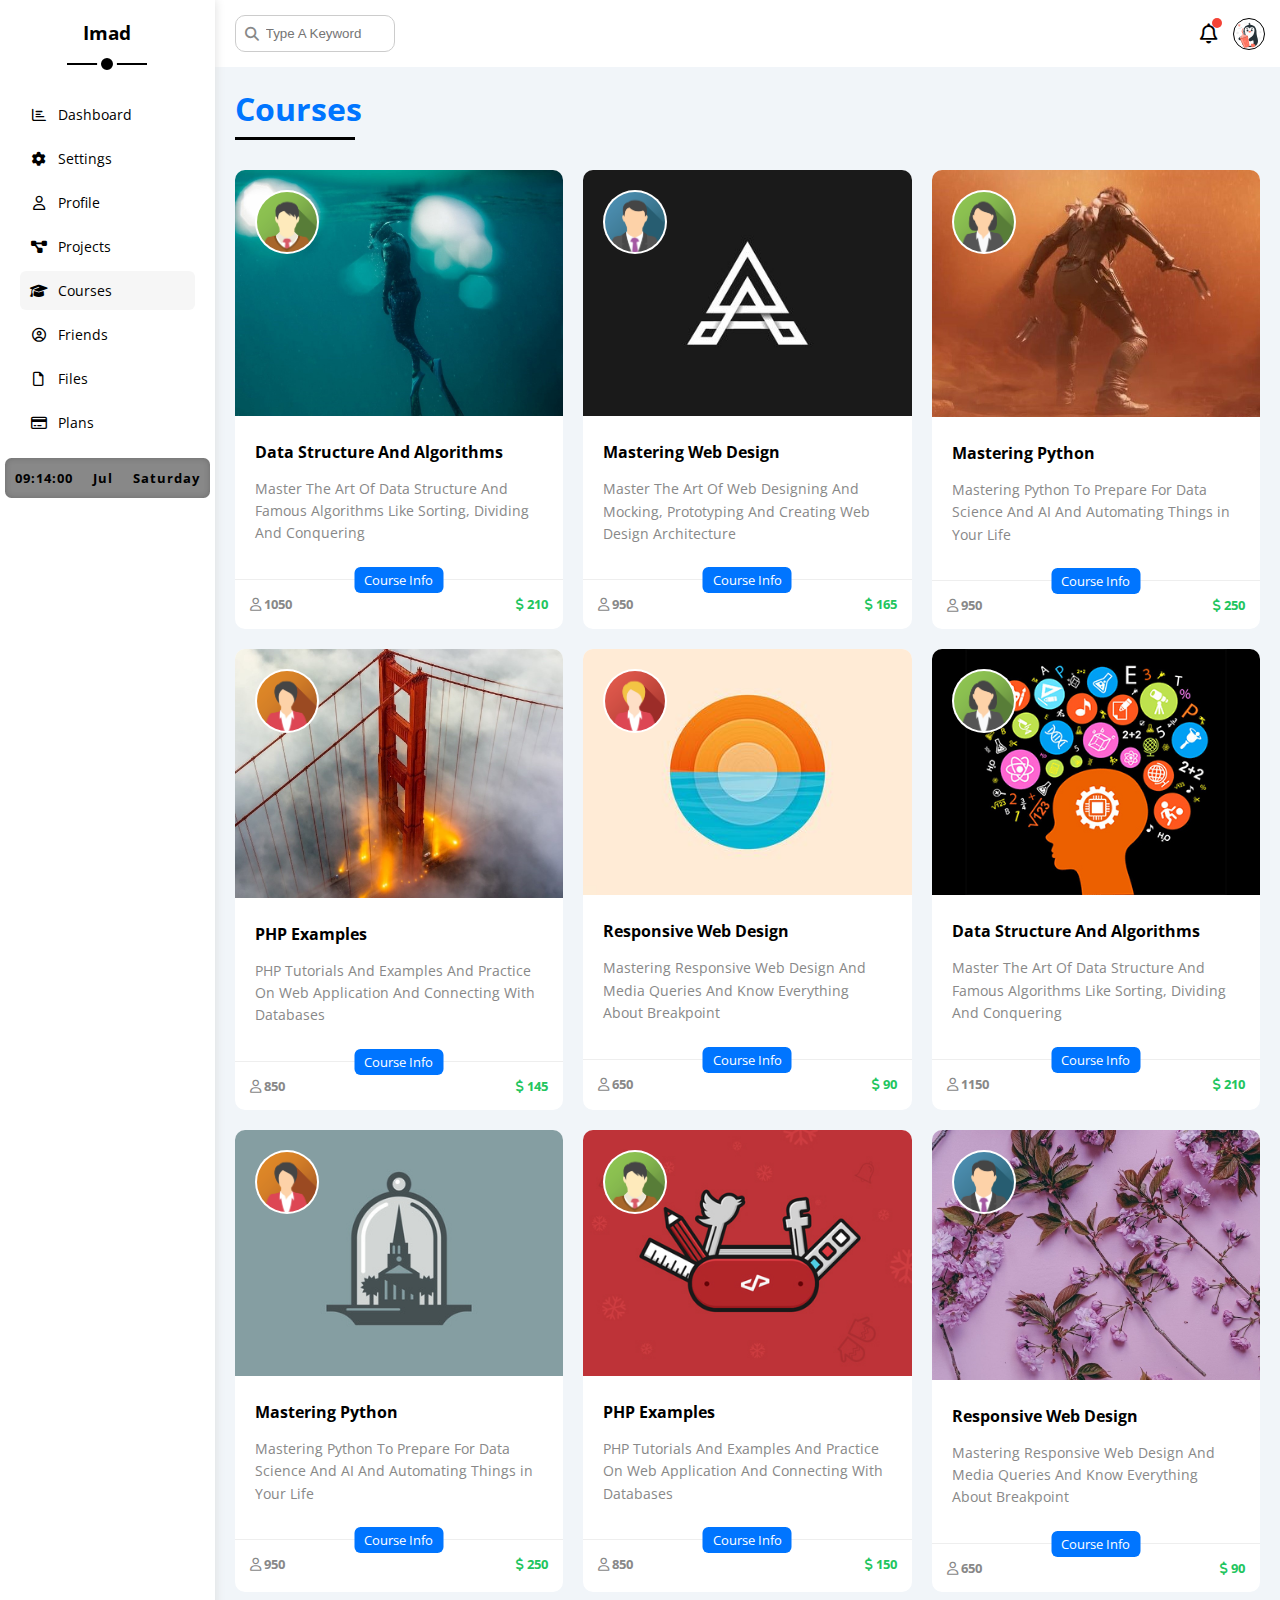
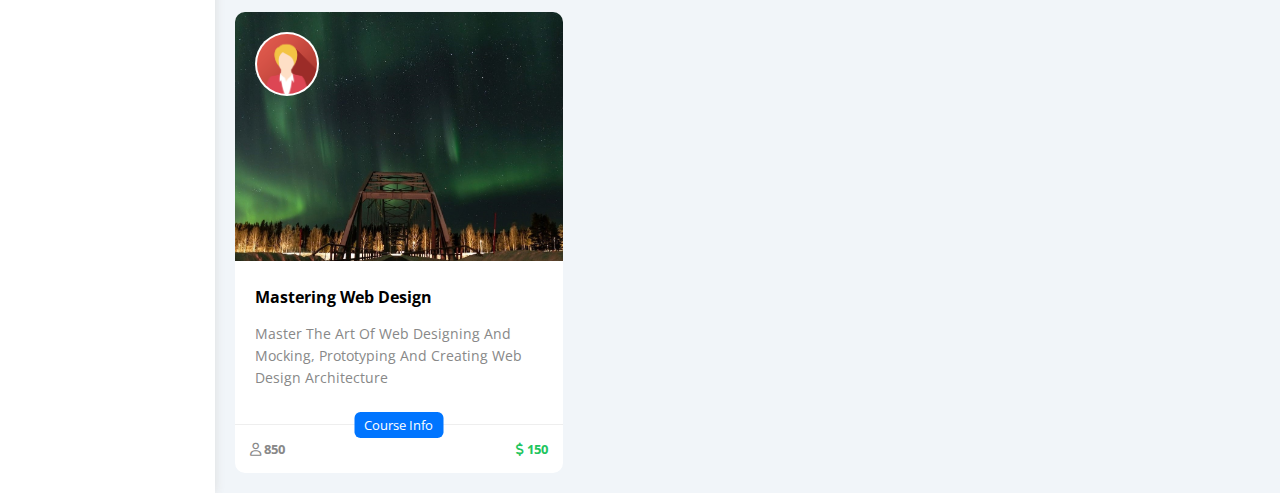
==== commit aa01b6a2: "more features" ====
--- a/courses.html
+++ b/courses.html
@@ -98,7 +98,13 @@
             <div class="content w-full">
                 <!-- start head-->
                 <div class="head bg-white p-15 between-flex">
+                    <div class="menu">
+                        <div class="bar1"></div>
+                        <div class="bar2"></div>
+                        <div class="bar3"></div>
+                    </div>
                     <div class="search p-relative">
+                        <i class="fa fa-search" onclick="search()"></i>
                         <input
                             class="p-10"
                             type="search"
--- a/css/framework.css
+++ b/css/framework.css
@@ -224,6 +224,9 @@
 .border-ccc {
     border: 1px solid #ccc;
 }
+.border-eee {
+    border: 1px solid #eee;
+}
 .rad-6 {
     border-radius: 6px;
 }
--- a/css/master.css
+++ b/css/master.css
@@ -65,14 +65,23 @@
 .sidebar {
     width: 250px;
     box-shadow: 0 0 10px #ddd;
+    transition: var(--main-transition);
 }
 .dark .sidebar {
     box-shadow: none;
+    backdrop-filter: blur(10px);
+}
+.sidebar.open-side {
+    transform: translateX(0);
+    width: 200px;
 }
 .sidebar > h3 {
     margin-bottom: 50px;
 }
 @media (min-width: 767px) {
+    .sidebar {
+        z-index: 777;
+    }
     .sidebar > h3::before,
     .sidebar > h3::after {
         content: "";
@@ -108,16 +117,21 @@
 }
 @media (max-width: 767px) {
     .sidebar {
-        width: 58px;
         padding: 10px;
+        background-color: white;
+        position: absolute;
+        z-index: 333;
+        height: 100%;
+        top: 67px;
+        transform: translateX(-100%);
     }
     .sidebar > h3 {
         font-size: 13px;
         margin-bottom: 15px;
     }
-    .sidebar ul li a span {
+    /* .sidebar ul li a span {
         display: none;
-    }
+    } */
 }
 /* end sidebar */
 /* content */
@@ -125,16 +139,18 @@
     overflow: hidden;
 }
 /* start head */
-.head .search::before {
-    font-family: var(--fa-style-family-classic);
-    content: "\f002";
-    font-weight: 900;
+.head {
+    position: relative;
+    z-index: 444;
+}
+.head .search i {
     position: absolute;
     top: 50%;
     transform: translateY(-50%);
     left: 15px;
     font-size: 14px;
     color: var(--grey-color);
+    cursor: pointer;
 }
 .head .search input {
     border: 1px solid #ccc;
@@ -193,6 +209,7 @@
     transform: translateX(50%);
     transition: 0.5s;
     border-radius: 0 0 10px 10px;
+    height: 170px;
 }
 
 .notification-div .notification-content {
@@ -206,7 +223,6 @@
 @media (max-width: 767px) {
     .notification-div {
         width: 90%;
-        height: 150px;
     }
 }
 .notification-div > h3 {
@@ -1324,9 +1340,54 @@
 /* start file */
 .files-page {
     flex-direction: row-reverse;
+    align-items: flex-start;
+}
+@media (max-width: 767px) {
+    .files-page {
+        flex-direction: column;
+        align-items: normal;
+    }
 }
 .files-stats {
     min-width: 260px;
+}
+.files-stats .icon {
+    margin-right: 10px;
+    width: 40px;
+    height: 40px;
+}
+.files-stats .blue {
+    background-color: rgb(0 117 255 / 20%);
+}
+.files-stats .green {
+    background-color: rgb(34 197 94 / 20%);
+}
+.files-stats .red {
+    background-color: rgb(244 67 54 / 20%);
+}
+.files-stats .orange {
+    background-color: rgb(245 158 11 / 20%);
+}
+.files-stats .size {
+    margin-left: auto;
+}
+.files-stats .upload {
+    border-radius: 6px;
+    padding: 10px 16px;
+    font-size: 13px;
+    display: block;
+    width: fit-content;
+    margin: 15px auto 0;
+    transition: var(--main-transition);
+}
+.files-stats .upload i {
+    margin-right: 10px;
+}
+.files-stats .upload:hover {
+    background-color: var(--blue-alt-color);
+}
+.files-stats .upload:hover i {
+    animation: up-down 0.8s infinite;
 }
 .files-container {
     grid-template-columns: repeat(auto-fill, minmax(200px, 1fr));
@@ -1334,76 +1395,83 @@
 }
 @media (max-width: 767px) {
     .files-container {
+        gap: 20px;
+    }
+}
+.files-container i {
+    position: absolute;
+    left: 10px;
+    top: 10px;
+    color: var(--grey-color);
+}
+.files-container .file img {
+    width: 64px;
+    height: 64px;
+    transition: var(--main-transition);
+}
+.files-container .file:hover img {
+    transform: rotate(7deg);
+}
+.files-container .image span {
+    font-size: 14px;
+}
+.files-container .file .info {
+    padding-top: 10px;
+    border-top: 1px solid #eee;
+}
+/* end file */
+/* start plans */
+
+.plans-page {
+    grid-template-columns: repeat(auto-fill, minmax(450px, 1fr));
+}
+@media (max-width: 767px) {
+    .plans-page {
+        grid-template-columns: minmax(100px, 1fr);
         margin-left: 10px;
         margin-right: 10px;
         gap: 10px;
     }
 }
-.files-container i {
-    position: absolute;
-    left: 10px;
-    top: 10px;
-    color: var(--grey-color);
-}
-.files-container .image {
-    margin-bottom: 15px;
-    text-align: center;
-}
-.files-container .file img {
-    margin-bottom: 15px;
-    margin: 15px auto;
-    display: block;
-    width: 70px;
-    height: 70px;
-}
-.files-container .image span {
-    font-size: 14px;
-}
-.files-container .file > span {
-    display: block;
-    margin-bottom: 10px;
-    padding-bottom: 10px;
-    border-bottom: 1px solid #eee;
-}
-.files-container .file .info {
-}
-/* end file */
-/* start loader */
-.parent {
-    position: fixed;
-    width: 100%;
-    height: 100%;
+.plans-page .top {
+    border: 3px solid white;
+}
+.plans-page .plan.green .top {
+    outline: 3px solid var(--green-color);
+}
+.plans-page .plan.blue .top {
+    outline: 3px solid var(--blue-color);
+}
+.plans-page .plan.orange .top {
+    outline: 3px solid var(--orange-color);
+}
+.plans-page .top .price {
+    font-size: 40px;
+    width: fit-content;
+    margin: auto;
+}
+.plans-page .top .price span {
+    position: absolute;
+    left: -20px;
+    bottom: 18px;
+    font-size: 25px;
+}
+.plans-page ul li {
+    padding: 15px 0;
     display: flex;
     align-items: center;
-    justify-content: center;
-    top: 0;
-    left: 0;
-    z-index: 9999;
-}
-
-#preloader {
-    z-index: 9999;
-    width: 50px;
-    height: 50px;
-    border: 4px solid rgba(0, 0, 0, 0);
-    border-top-color: #3498db;
-    border-bottom-color: #3498db;
-    border-radius: 50%;
-    animation: spin 1s linear infinite;
-}
-.parent::before {
-    content: "";
-    position: absolute;
-    top: 50%;
-    left: 50%;
-    transform: translate(-50%, -50%);
-    width: 100%;
-    height: 100%;
-    background-color: transparent;
-    backdrop-filter: blur(10px);
-    z-index: 9998;
-}
-/* end loader */
+    border-bottom: 1px solid #eee;
+    font-size: 15px;
+}
+.plans-page ul i:first-child {
+    margin-right: 5px;
+    font-size: 18px;
+}
+.plans-page ul i:last-child {
+    margin-left: auto;
+    cursor: pointer;
+}
+/* end plans */
 /* start scroll to top */
 .scroll-to-top {
     z-index: 9999;
@@ -1468,6 +1536,76 @@
 }
 
 /* end scroll to top */
+/* start time */
+#current-date {
+    display: flex;
+    align-items: center;
+    justify-content: space-around;
+    position: absolute;
+    left: 5px;
+    width: calc(100% - 10px);
+    height: 40px;
+    font-size: 13px;
+    letter-spacing: 1px;
+    font-weight: bold;
+    background-color: #888;
+    border-radius: 0.5em;
+    box-shadow: inset 0 0 6px 0px rgba(0, 0, 0, 0.2);
+    transition: var(--main-transition);
+}
+.dark #current-date {
+    background-color: #444;
+}
+/* @media (max-width: 767px) {
+    #current-date {
+        flex-direction: column;
+        height: 70px;
+    }
+} */
+/* end time */
+/* start menu */
+.head .menu {
+    width: 30px;
+    height: 25px;
+    position: relative;
+    display: flex;
+    align-items: center;
+    justify-content: center;
+    flex-direction: column;
+    cursor: pointer;
+}
+.head .menu div {
+    width: 100%;
+    height: 2px;
+    background-color: var(--grey-color);
+    margin-bottom: 5px;
+    transform: rotate(0deg);
+    border-radius: 6px;
+    opacity: 1;
+    transition: 0.4s;
+}
+.head .menu.active div {
+    position: absolute;
+    margin: 0;
+}
+.head .menu.active .bar1 {
+    transform: rotate(45deg);
+}
+.head .menu .bar2 {
+    transition: 0.2s;
+}
+.head .menu.active .bar2 {
+    opacity: 0;
+}
+.head .menu.active .bar3 {
+    transform: rotate(-45deg);
+}
+@media (min-width: 767px) {
+    .head .menu {
+        display: none;
+    }
+}
+/* end menu */
 /* start animations */
 @keyframes light {
     25%,
@@ -1533,37 +1671,19 @@
         box-shadow: 0 -10px 20px rgba(0, 0, 0, 0.15);
     }
 }
-
+@keyframes up-down {
+    50% {
+        transform: translateY(-5px);
+    }
+    0%,
+    100% {
+        transform: translateY(0px);
+    }
+}
 /* end animations */
-.sidebar {
-    transition: var(--main-transition);
-}
-#current-date {
-    display: flex;
-    align-items: center;
-    justify-content: space-around;
-    width: 100%;
-    height: 30px;
-    font-size: 11px;
-    letter-spacing: 1px;
+.highlight {
+    background-color: yellow;
+    color: #000;
     font-weight: bold;
-    color: white;
-    background-color: #333;
-    border-radius: 0.5em;
-    box-shadow: inset 0 0 6px 0px rgba(0, 0, 0, 0.6);
-    transition: var(--main-transition);
-}
-@media (max-width: 767px) {
-    #current-date {
-        flex-direction: column;
-        height: 70px;
-    }
-}
-@media (max-width: 767px) {
-    #current-date {
-        /* width: 57px; */
-        position: absolute;
-        border-radius: 0%;
-        left: 0;
-    }
-}
+    transition: var(--main-transition);
+}
